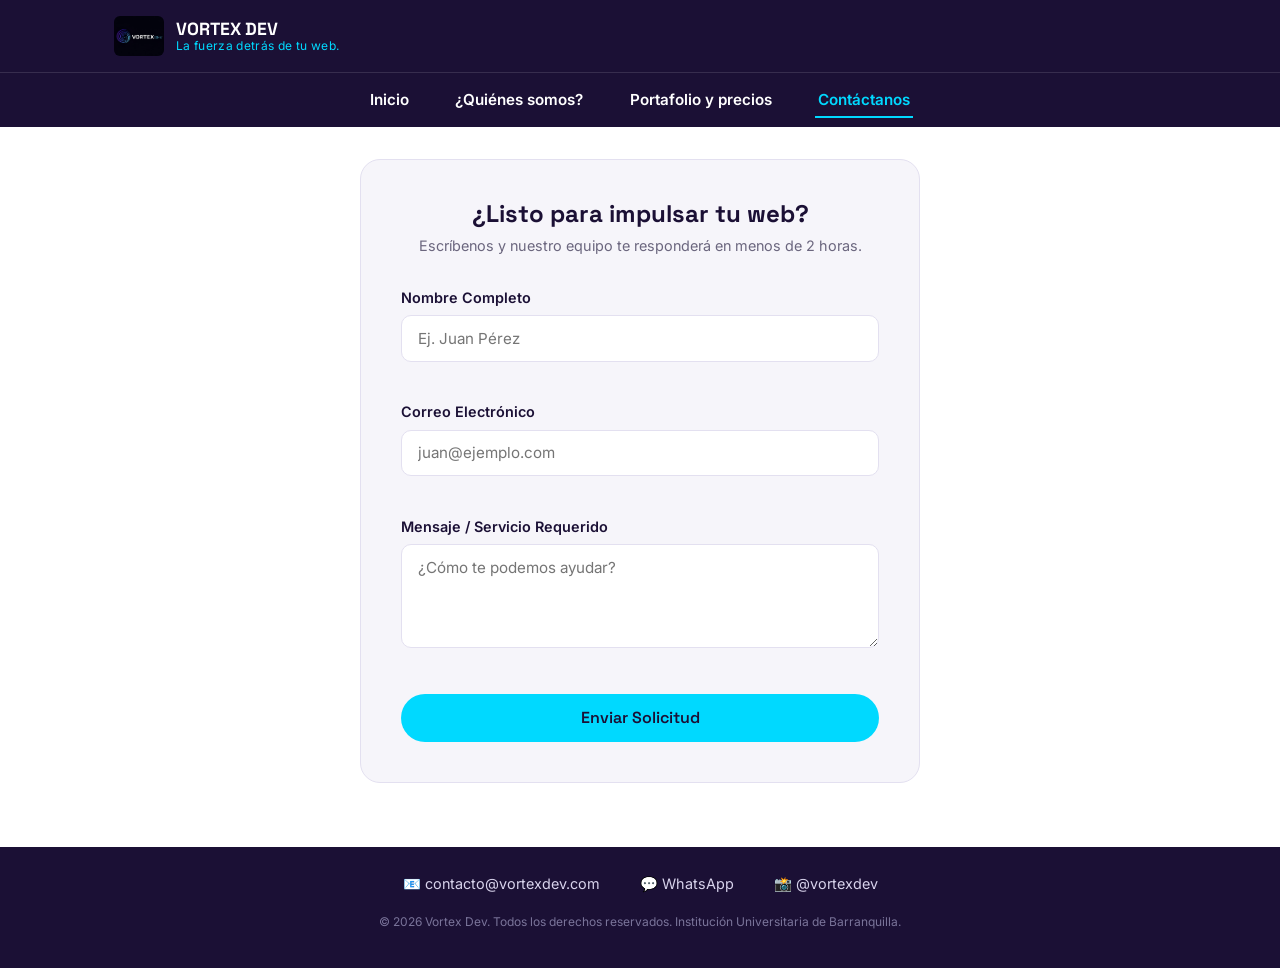
==== contacto.html @ 2e72b9de "Add files via upload" ====
<!DOCTYPE html>
<html lang="es">
<head>
  <meta charset="UTF-8">
  <meta name="viewport" content="width=device-width, initial-scale=1.0">
  <title>Contacto - Vortex Dev</title>
  <link rel="stylesheet" href="styles.css">
  <link rel="preconnect" href="https://fonts.googleapis.com">
  <link rel="preconnect" href="https://fonts.gstatic.com" crossorigin>
  <link href="https://fonts.googleapis.com/css2?family=Inter:wght@400;500;600&family=Space+Grotesk:wght@500;700&display=swap" rel="stylesheet">
</head>
<body>

  <!-- HEADER -->
  <header class="site-header">
    <div class="top-bar">
      <div class="brand">
        <img src="logo.jpg" alt="Vortex Dev Logo" onerror="this.style.display='none'">
        <div class="brand-text">
          <span class="brand-name">VORTEX DEV</span>
          <span class="brand-tagline">La fuerza detrás de tu web.</span>
        </div>
      </div>
      <button class="nav-toggle" aria-label="Abrir menú" id="navToggle">☰</button>
    </div>
    <nav class="main-nav">
      <ul id="navMenu">
        <li><a href="index.html">Inicio</a></li>
        <li><a href="quienes-somos.html">¿Quiénes somos?</a></li>
        <li><a href="portafolio.html">Portafolio y precios</a></li>
        <li><a href="contacto.html" aria-current="page">Contáctanos</a></li>
      </ul>
    </nav>
  </header>

  <main class="container">
    <div class="contact-wrap">
      
      <!-- Contenedor del formulario (Boceto) -->
      <form class="contact-form" id="contactForm" novalidate>
        <h2>¿Listo para impulsar tu web?</h2>
        <p class="form-note">Escríbenos y nuestro equipo te responderá en menos de 2 horas.</p>

        <div class="form-group">
          <label for="fullName">Nombre Completo</label>
          <input type="text" id="fullName" placeholder="Ej. Juan Pérez">
          <div class="form-error" id="nameError"></div>
        </div>

        <div class="form-group">
          <label for="email">Correo Electrónico</label>
          <input type="email" id="email" placeholder="juan@ejemplo.com">
          <div class="form-error" id="emailError"></div>
        </div>

        <div class="form-group">
          <label for="message">Mensaje / Servicio Requerido</label>
          <textarea id="message" rows="4" placeholder="¿Cómo te podemos ayudar?"></textarea>
          <div class="form-error" id="messageError"></div>
        </div>

        <button type="submit" class="btn btn-primary">Enviar Solicitud</button>
        
        <div class="form-status" id="formStatus"></div>
      </form>

    </div>
  </main>

  <!-- FOOTER -->
  <footer class="site-footer">
    <div class="footer-links">
      <a href="mailto:contacto@vortexdev.com">📧 contacto@vortexdev.com</a>
      <a href="https://wa.me/573000000000" target="_blank">💬 WhatsApp</a>
      <a href="https://instagram.com/vortexdev" target="_blank">📸 @vortexdev</a>
    </div>
    <p class="footer-note">© 2026 Vortex Dev. Todos los derechos reservados. Institución Universitaria de Barranquilla.</p>
  </footer>

  <script src="script.js"></script>
</body>
</html>
---- styles.css ----
/* ===========================================================
   VORTEX DEV — Hoja de estilos principal
   -----------------------------------------------------------
   Está organizada en secciones para que sea fácil de encontrar
   lo que quieras cambiar:
     1. Variables de marca (colores, tipografía)
     2. Estilos generales (reset básico, tipografía)
     3. Header y navegación
     4. Footer
     5. Botones y componentes reutilizables
     6. Página de inicio (carrusel)
     7. Página "Quiénes somos"
     8. Página "Portafolio y precios"
     9. Página "Contáctanos"
    10. Página "Testimonios"
    11. Responsive (pantallas pequeñas)
   =========================================================== */

/* 1. VARIABLES DE MARCA
   Cambia estos valores y se actualiza todo el sitio. */
:root {
  --navy: #1b1035;        /* Violeta Espacial (color principal) */
  --navy-light: #241a45;  /* Violeta un poco más claro, para tarjetas sobre fondo oscuro */
  --cyan: #00d9ff;        /* Cian Eléctrico (color de acento) */
  --white: #ffffff;
  --bg-light: #f6f5fa;    /* Fondo claro para secciones sobre blanco */
  --text-dark: #241f36;
  --text-muted: #6b667e;
  --border-light: #e3e0f0;

  --font-heading: "Space Grotesk", "Segoe UI", Arial, sans-serif;
  --font-body: "Inter", "Segoe UI", Arial, sans-serif;

  --radius: 14px;
  --max-width: 1100px;
}

/* 2. ESTILOS GENERALES */
* {
  box-sizing: border-box;
}

html {
  scroll-behavior: smooth;
}

body {
  margin: 0;
  font-family: var(--font-body);
  color: var(--text-dark);
  background: var(--white);
  line-height: 1.6;
}

h1, h2, h3, h4 {
  font-family: var(--font-heading);
  color: var(--navy);
  line-height: 1.2;
  margin: 0 0 0.5em 0;
}

p {
  margin: 0 0 1em 0;
}

a {
  color: inherit;
  text-decoration: none;
}

img {
  max-width: 100%;
  display: block;
}

.container {
  max-width: var(--max-width);
  margin: 0 auto;
  padding: 0 1.5rem;
}

.section {
  padding: 4rem 0;
}

.section-title {
  text-align: center;
  font-size: 2rem;
  margin-bottom: 0.5rem;
}

.section-subtitle {
  text-align: center;
  color: var(--text-muted);
  max-width: 640px;
  margin: 0 auto 3rem auto;
}

/* Respeta a las personas que prefieren menos animación */
@media (prefers-reduced-motion: reduce) {
  * {
    animation-duration: 0.01ms !important;
    transition-duration: 0.01ms !important;
    scroll-behavior: auto !important;
  }
}

/* Contorno de foco visible para navegación con teclado */
a:focus-visible,
button:focus-visible,
input:focus-visible,
textarea:focus-visible {
  outline: 3px solid var(--cyan);
  outline-offset: 2px;
}

/* 3. HEADER Y NAVEGACIÓN */
.site-header {
  background: var(--navy);
  color: var(--white);
}

.top-bar {
  display: flex;
  align-items: center;
  justify-content: space-between;
  padding: 1rem 1.5rem;
  max-width: var(--max-width);
  margin: 0 auto;
}

.brand {
  display: flex;
  align-items: center;
  gap: 0.75rem;
}

.brand img {
  height: 40px;
  width: auto;
  border-radius: 6px;
}

.brand-text {
  display: flex;
  flex-direction: column;
  line-height: 1.1;
}

.brand-name {
  font-family: var(--font-heading);
  font-weight: 700;
  font-size: 1.1rem;
}

.brand-tagline {
  font-size: 0.75rem;
  color: var(--cyan);
  letter-spacing: 0.03em;
}

.main-nav {
  border-top: 1px solid rgba(255, 255, 255, 0.12);
}

.main-nav ul {
  list-style: none;
  display: flex;
  justify-content: center;
  gap: 2.5rem;
  margin: 0;
  padding: 0.9rem 1.5rem;
  max-width: var(--max-width);
  margin: 0 auto;
}

.main-nav a {
  font-weight: 600;
  font-size: 0.95rem;
  padding: 0.4rem 0.2rem;
  border-bottom: 2px solid transparent;
  transition: border-color 0.2s ease, color 0.2s ease;
}

.main-nav a:hover,
.main-nav a:focus-visible,
.main-nav a[aria-current="page"] {
  color: var(--cyan);
  border-bottom-color: var(--cyan);
}

/* Menú móvil (hamburguesa) */
.nav-toggle {
  display: none;
  background: none;
  border: none;
  color: var(--white);
  font-size: 1.6rem;
  cursor: pointer;
}

/* 4. FOOTER */
.site-footer {
  background: var(--navy);
  color: var(--white);
  padding: 1.6rem 1.5rem;
}

.footer-links {
  max-width: var(--max-width);
  margin: 0 auto;
  display: flex;
  flex-wrap: wrap;
  justify-content: center;
  gap: 2.5rem;
}

.footer-links a {
  display: flex;
  align-items: center;
  gap: 0.5rem;
  font-size: 0.9rem;
  color: #d8d3ec;
  transition: color 0.2s ease;
}

.footer-links a:hover,
.footer-links a:focus-visible {
  color: var(--cyan);
}

.footer-note {
  text-align: center;
  font-size: 0.75rem;
  color: #7a749a;
  margin-top: 1rem;
}

/* 5. BOTONES Y COMPONENTES REUTILIZABLES */
.btn {
  display: inline-block;
  padding: 0.85rem 1.8rem;
  border-radius: 999px;
  font-weight: 600;
  font-family: var(--font-heading);
  border: none;
  cursor: pointer;
  transition: transform 0.15s ease, box-shadow 0.15s ease;
}

.btn:hover {
  transform: translateY(-2px);
}

.btn-primary {
  background: var(--cyan);
  color: var(--navy);
}

.btn-primary:hover {
  box-shadow: 0 8px 20px rgba(0, 217, 255, 0.35);
}

.btn-outline {
  background: transparent;
  color: var(--white);
  border: 2px solid var(--white);
}

.btn-outline:hover {
  background: var(--white);
  color: var(--navy);
}

.card {
  background: var(--white);
  border: 1px solid var(--border-light);
  border-radius: var(--radius);
  padding: 1.5rem;
}

/* Círculo decorativo con número/inicial (inspirado en el isotipo de espiral) */
.badge-circle {
  width: 46px;
  height: 46px;
  border-radius: 50%;
  background: var(--cyan);
  color: var(--navy);
  display: flex;
  align-items: center;
  justify-content: center;
  font-family: var(--font-heading);
  font-weight: 700;
  flex-shrink: 0;
}

/* 6. PÁGINA DE INICIO — CARRUSEL */
.hero-carousel {
  position: relative;
  overflow: hidden;
  background: var(--navy);
}

.hero-track {
  display: flex;
  transition: transform 0.5s ease-in-out;
}

.hero-slide {
  min-width: 100%;
  display: flex;
  align-items: center;
  justify-content: center;
  text-align: center;
  padding: 5rem 2rem;
  min-height: 420px;
}

.hero-slide-1 {
  background: linear-gradient(135deg, #1b1035 0%, #2c1c5c 100%);
}

.hero-slide-2 {
  background: linear-gradient(135deg, #241a45 0%, #1b1035 100%);
}

.hero-slide-3 {
  background: linear-gradient(135deg, #00293a 0%, #1b1035 70%);
}

.hero-content {
  max-width: 620px;
}

.hero-eyebrow {
  color: var(--cyan);
  font-weight: 700;
  letter-spacing: 0.08em;
  font-size: 0.8rem;
  text-transform: uppercase;
  margin-bottom: 0.75rem;
}

.hero-content h2 {
  color: var(--white);
  font-size: 2.1rem;
  margin-bottom: 0.75rem;
}

.hero-content p {
  color: #d8d3ec;
  font-size: 1.05rem;
}

/* El slide de testimonios se destaca a propósito: más llamativo,
   con el color cian de fondo para que invite a hacer clic. */
.hero-slide-testimonials {
  background: linear-gradient(135deg, #00d9ff 0%, #00a6c7 100%);
  cursor: pointer;
}

.hero-slide-testimonials .hero-eyebrow {
  color: var(--navy);
}

.hero-slide-testimonials h2,
.hero-slide-testimonials p {
  color: var(--navy);
}

.hero-slide-testimonials .btn-primary {
  background: var(--navy);
  color: var(--white);
  font-size: 1.05rem;
  padding: 1rem 2.2rem;
}

.hero-slide-testimonials .btn-primary:hover {
  box-shadow: 0 8px 20px rgba(27, 16, 53, 0.4);
}

.hero-arrow {
  position: absolute;
  top: 50%;
  transform: translateY(-50%);
  background: rgba(255, 255, 255, 0.12);
  border: 2px solid rgba(255, 255, 255, 0.5);
  color: var(--white);
  width: 44px;
  height: 44px;
  border-radius: 50%;
  font-size: 1.3rem;
  cursor: pointer;
  display: flex;
  align-items: center;
  justify-content: center;
  z-index: 2;
  transition: background 0.2s ease;
}

.hero-arrow:hover,
.hero-arrow:focus-visible {
  background: rgba(255, 255, 255, 0.28);
}

.hero-arrow-left {
  left: 1.2rem;
}

.hero-arrow-right {
  right: 1.2rem;
}

.hero-dots {
  position: absolute;
  bottom: 1.2rem;
  left: 50%;
  transform: translateX(-50%);
  display: flex;
  gap: 0.5rem;
  z-index: 2;
}

.hero-dot {
  width: 10px;
  height: 10px;
  border-radius: 50%;
  background: rgba(255, 255, 255, 0.4);
  border: none;
  cursor: pointer;
  padding: 0;
}

.hero-dot[aria-current="true"] {
  background: var(--cyan);
}

/* Sección corta con la propuesta de valor, debajo del carrusel */
.value-strip {
  background: var(--bg-light);
  padding: 3rem 0;
}

.value-grid {
  display: grid;
  grid-template-columns: repeat(3, 1fr);
  gap: 1.5rem;
}

.value-item {
  text-align: center;
}

.value-item h3 {
  font-size: 1.05rem;
  margin-bottom: 0.3rem;
}

.value-item p {
  color: var(--text-muted);
  font-size: 0.9rem;
  margin: 0;
}

/* 7. PÁGINA "QUIÉNES SOMOS" */
.page-hero {
  background: var(--navy);
  color: var(--white);
  padding: 3rem 0;
  text-align: center;
}

.page-hero h1 {
  color: var(--white);
  font-size: 2.2rem;
}

.page-hero p {
  color: #d8d3ec;
  max-width: 600px;
  margin: 0 auto;
}

.mission-vision {
  display: grid;
  grid-template-columns: 1fr 1fr;
  gap: 1.5rem;
  margin-bottom: 3rem;
}

.mission-vision .card h3 {
  display: flex;
  align-items: center;
  gap: 0.75rem;
}

.team-grid {
  display: grid;
  grid-template-columns: repeat(5, 1fr);
  gap: 1.5rem;
  margin-bottom: 3rem;
}

.team-member {
  text-align: center;
}

.photo-placeholder {
  aspect-ratio: 1 / 1;
  border: 2px dashed var(--border-light);
  border-radius: var(--radius);
  display: flex;
  align-items: center;
  justify-content: center;
  color: var(--text-muted);
  font-size: 0.75rem;
  text-align: center;
  padding: 0.5rem;
  margin-bottom: 0.6rem;
  background: var(--bg-light);
}

.team-member h4 {
  font-size: 0.95rem;
  margin-bottom: 0.1rem;
}

.team-member span {
  font-size: 0.8rem;
  color: var(--text-muted);
}

.big-photo-placeholder {
  aspect-ratio: 21 / 9;
  border: 2px dashed var(--border-light);
  border-radius: var(--radius);
  display: flex;
  align-items: center;
  justify-content: center;
  color: var(--text-muted);
  background: var(--bg-light);
  font-family: var(--font-heading);
  font-weight: 600;
  letter-spacing: 0.03em;
}

.values-grid {
  display: grid;
  grid-template-columns: repeat(5, 1fr);
  gap: 1.2rem;
  margin-top: 3rem;
}

.value-card {
  text-align: center;
  padding: 1.2rem 0.8rem;
}

.value-card .badge-circle {
  margin: 0 auto 0.8rem auto;
}

.value-card h4 {
  font-size: 0.95rem;
  margin-bottom: 0.3rem;
}

.value-card p {
  font-size: 0.82rem;
  color: var(--text-muted);
  margin: 0;
}

/* 8. PÁGINA "PORTAFOLIO Y PRECIOS" */
.pricing-table-wrap {
  overflow-x: auto;
  margin-bottom: 3rem;
  border: 1px solid var(--border-light);
  border-radius: var(--radius);
}

table.pricing-table {
  width: 100%;
  border-collapse: collapse;
  min-width: 640px;
}

.pricing-table th,
.pricing-table td {
  padding: 1rem 1.2rem;
  text-align: left;
  border-bottom: 1px solid var(--border-light);
}

.pricing-table thead th {
  background: var(--navy);
  color: var(--white);
  font-family: var(--font-heading);
}

.pricing-table tbody tr:nth-child(even) {
  background: var(--bg-light);
}

.pricing-table tbody tr:last-child td {
  border-bottom: none;
}

.pricing-table td.price {
  font-weight: 700;
  color: var(--navy);
  white-space: nowrap;
}

.diff-grid {
  display: grid;
  grid-template-columns: repeat(3, 1fr);
  gap: 1.5rem;
}

.diff-card {
  text-align: center;
}

.diff-card .badge-circle {
  margin: 0 auto 1rem auto;
}

/* 9. PÁGINA "CONTÁCTANOS" */
.contact-wrap {
  display: flex;
  justify-content: center;
  padding: 2rem 0 4rem 0;
}

.contact-form {
  width: 100%;
  max-width: 560px;
  background: var(--bg-light);
  border: 1px solid var(--border-light);
  border-radius: 20px;
  padding: 2.5rem;
}

.contact-form h2 {
  text-align: center;
  margin-bottom: 0.3rem;
}

.contact-form .form-note {
  text-align: center;
  color: var(--text-muted);
  font-size: 0.9rem;
  margin-bottom: 1.8rem;
}

.form-group {
  margin-bottom: 1.3rem;
}

.form-group label {
  display: block;
  font-weight: 600;
  font-size: 0.9rem;
  margin-bottom: 0.4rem;
  color: var(--navy);
}

.form-group input,
.form-group textarea {
  width: 100%;
  padding: 0.8rem 1rem;
  border: 1px solid var(--border-light);
  border-radius: 10px;
  font-family: var(--font-body);
  font-size: 0.95rem;
  background: var(--white);
}

.form-group input:focus,
.form-group textarea:focus {
  outline: none;
  border-color: var(--cyan);
  box-shadow: 0 0 0 3px rgba(0, 217, 255, 0.2);
}

.form-error {
  color: #c0392b;
  font-size: 0.8rem;
  margin-top: 0.3rem;
  min-height: 1em;
}

.contact-form .btn {
  width: 100%;
  font-size: 1rem;
}

.form-status {
  margin-top: 1.2rem;
  padding: 0.9rem 1rem;
  border-radius: 10px;
  font-size: 0.9rem;
  text-align: center;
  display: none;
}

.form-status.visible {
  display: block;
}

.form-status.success {
  background: #e5f9ec;
  color: #0f7a3d;
  border: 1px solid #b6ecc9;
}

/* 10. PÁGINA "TESTIMONIOS" */
.testimonials-grid {
  display: grid;
  grid-template-columns: repeat(3, 1fr);
  gap: 1.6rem;
}

.testimonial-card {
  display: flex;
  flex-direction: column;
  gap: 1rem;
}

.testimonial-photo {
  width: 64px;
  height: 64px;
  border-radius: 50%;
  border: 2px dashed var(--border-light);
  background: var(--bg-light);
  display: flex;
  align-items: center;
  justify-content: center;
  font-size: 0.65rem;
  color: var(--text-muted);
  text-align: center;
}

.testimonial-quote {
  font-style: italic;
  color: var(--text-dark);
}

.testimonial-name {
  font-weight: 700;
  color: var(--navy);
  font-size: 0.9rem;
}

.testimonial-role {
  font-size: 0.8rem;
  color: var(--text-muted);
}

.testimonial-header {
  display: flex;
  align-items: center;
  gap: 0.9rem;
}

/* 11. RESPONSIVE — pantallas medianas y pequeñas */
@media (max-width: 900px) {
  .team-grid,
  .values-grid {
    grid-template-columns: repeat(3, 1fr);
  }

  .testimonials-grid,
  .diff-grid,
  .value-grid {
    grid-template-columns: repeat(2, 1fr);
  }

  .mission-vision {
    grid-template-columns: 1fr;
  }
}

@media (max-width: 640px) {
  .main-nav ul {
    display: none;
    flex-direction: column;
    gap: 0;
    text-align: center;
  }

  .main-nav ul.open {
    display: flex;
  }

  .main-nav a {
    display: block;
    padding: 0.8rem;
    border-bottom: 1px solid rgba(255, 255, 255, 0.08);
  }

  .nav-toggle {
    display: block;
  }

  .team-grid,
  .values-grid,
  .testimonials-grid,
  .diff-grid,
  .value-grid {
    grid-template-columns: repeat(2, 1fr);
  }

  .hero-content h2 {
    font-size: 1.6rem;
  }

  .hero-slide {
    padding: 3.5rem 1.2rem;
    min-height: 360px;
  }

  .contact-form {
    padding: 1.8rem;
  }
}

@media (max-width: 420px) {
  .team-grid,
  .values-grid,
  .testimonials-grid,
  .diff-grid,
  .value-grid {
    grid-template-columns: 1fr 1fr;
  }
}
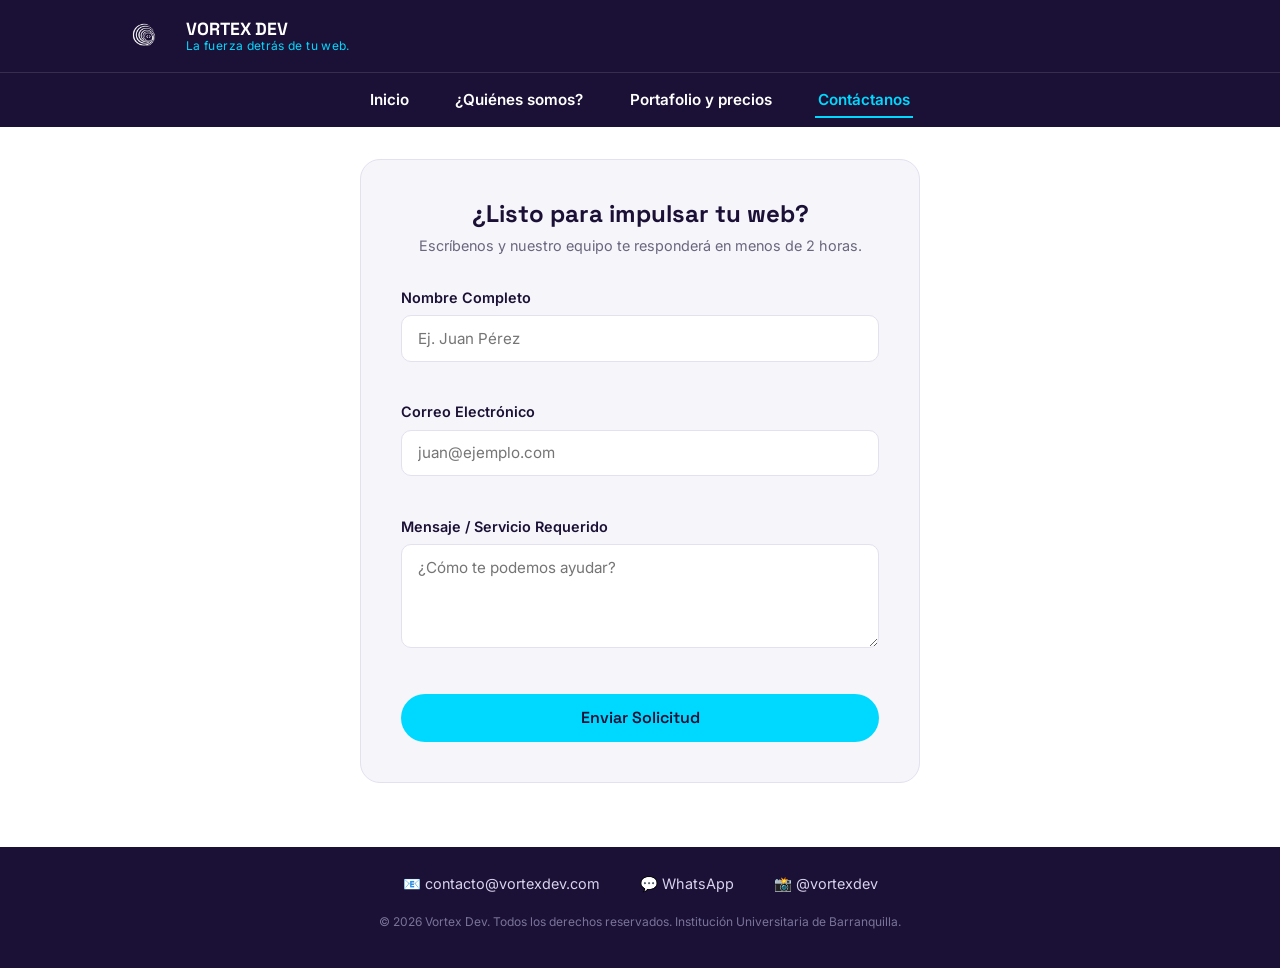
==== commit 2c391d8b: "Change logo image source in contacto.html Updated logo image source from 'logo.jpg' to 'logo.png'." ====
--- a/contacto.html
+++ b/contacto.html
@@ -15,7 +15,7 @@
   <header class="site-header">
     <div class="top-bar">
       <div class="brand">
-        <img src="logo.jpg" alt="Vortex Dev Logo" onerror="this.style.display='none'">
+        <img src="logo.png" alt="Vortex Dev Logo" onerror="this.style.display='none'">
         <div class="brand-text">
           <span class="brand-name">VORTEX DEV</span>
           <span class="brand-tagline">La fuerza detrás de tu web.</span>
@@ -71,12 +71,12 @@
   <footer class="site-footer">
     <div class="footer-links">
       <a href="mailto:contacto@vortexdev.com">📧 contacto@vortexdev.com</a>
-      <a href="https://wa.me/573000000000" target="_blank">💬 WhatsApp</a>
-      <a href="https://instagram.com/vortexdev" target="_blank">📸 @vortexdev</a>
+      <a href="https://wa.me/573053309269" target="_blank">💬 WhatsApp</a>
+      <a href="https://www.instagram.com/vortexdevbaq/" target="_blank">📸 @vortexdev</a>
     </div>
     <p class="footer-note">© 2026 Vortex Dev. Todos los derechos reservados. Institución Universitaria de Barranquilla.</p>
   </footer>
 
   <script src="script.js"></script>
 </body>
-</html>+</html>
